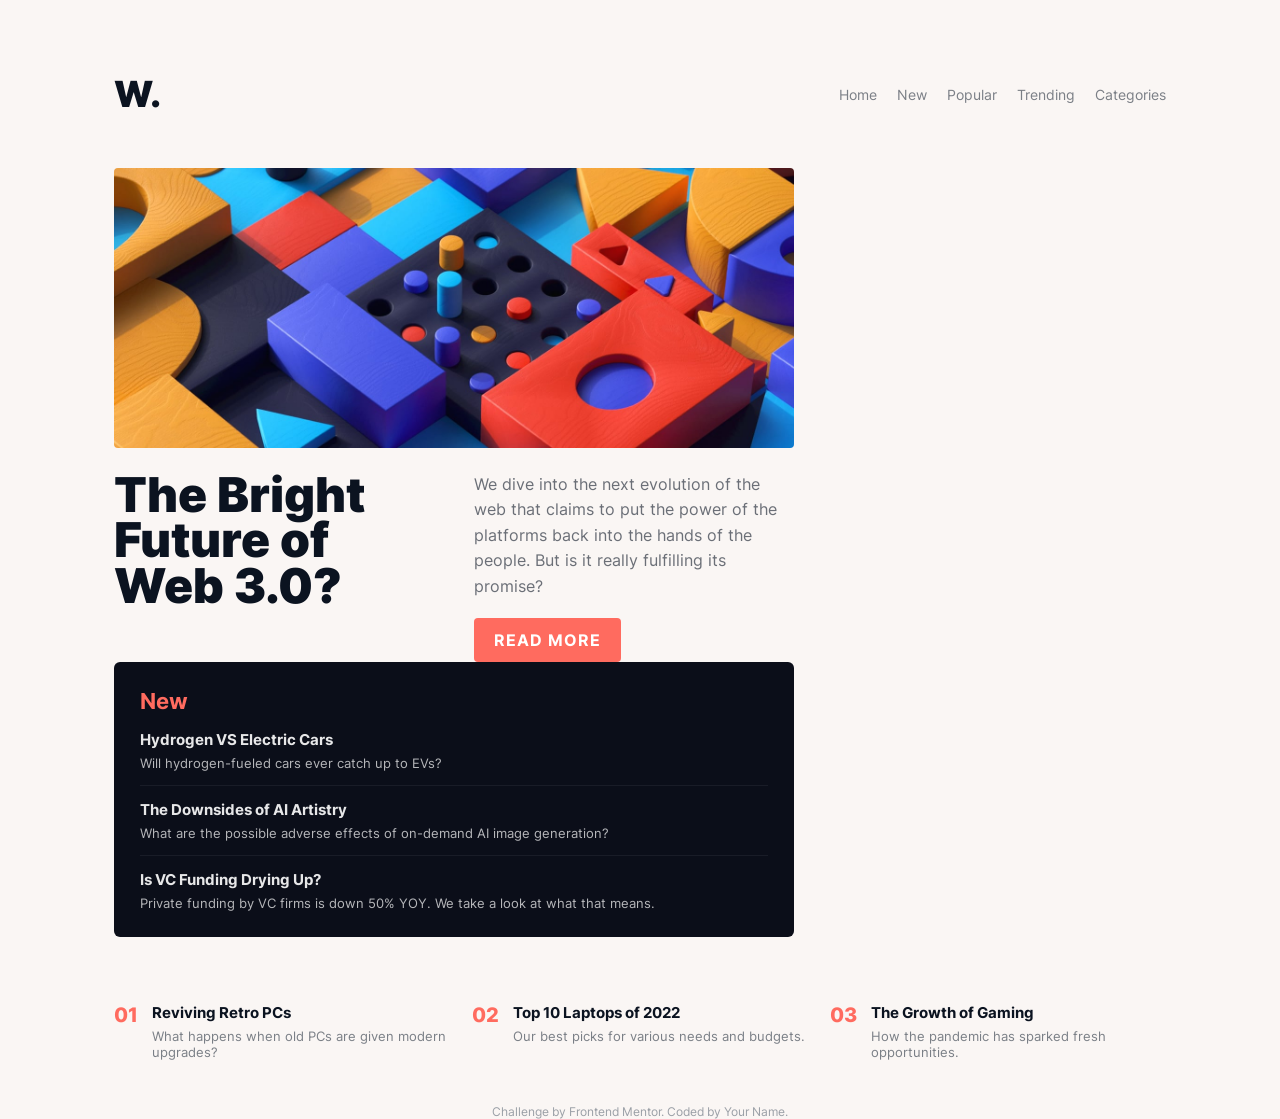
==== news-homepage-main/index2.html @ b138e83d "first commit" ====
<!DOCTYPE html>
<html lang="en">
<head>
  <meta charset="utf-8" />
  <meta name="viewport" content="width=device-width,initial-scale=1" />
  <title>News Homepage</title>

  <!-- Fonts -->
  <link href="https://fonts.googleapis.com/css2?family=Fraunces:wght@700;900&family=Inter:wght@300;400;600&display=swap" rel="stylesheet">

  <!-- Local stylesheet -->
  <link rel="stylesheet" href="./style2.css">
</head>
<body>
  <div class="container">
    <header class="site-header">
      <h1 class="logo">W.</h1>
      <nav class="main-nav" aria-label="Main">
        <ul>
          <li>Home</li>
          <li>New</li>
          <li>Popular</li>
          <li>Trending</li>
          <li>Categories</li>
        </ul>
      </nav>
    </header>

    <main class="grid">
      <section class="hero">
        <img class="hero-img" src="./assets/images/image-web-3-desktop.jpg" alt="Hero">
        <div class="hero-content">
          <h2 class="hero-title">The Bright<br/>Future of<br/>Web 3.0?</h2>
          <div class="hero-meta">
            <p>We dive into the next evolution of the web that claims to put the power of the platforms back into the hands of the people. But is it really fulfilling its promise?</p>
            <a class="btn" href="#">READ MORE</a>
          </div>
        </div>

        <aside class="sidebar" aria-label="Latest">
          <h3 class="sidebar-title">New</h3>
          <div class="news">
            <article class="news-item">
              <h4>Hydrogen VS Electric Cars</h4>
              <p>Will hydrogen-fueled cars ever catch up to EVs?</p>
            </article>
            <hr>
            <article class="news-item">
              <h4>The Downsides of AI Artistry</h4>
              <p>What are the possible adverse effects of on-demand AI image generation?</p>
            </article>
            <hr>
            <article class="news-item">
              <h4>Is VC Funding Drying Up?</h4>
              <p>Private funding by VC firms is down 50% YOY. We take a look at what that means.</p>
            </article>
          </div>
        </aside>
      </section>

      <section class="mini-list" aria-label="Trending">
        <article class="mini">
          <div class="num">01</div>
          <div class="meta">
            <h5>Reviving Retro PCs</h5>
            <p>What happens when old PCs are given modern upgrades?</p>
          </div>
        </article>

        <article class="mini">
          <div class="num">02</div>
          <div class="meta">
            <h5>Top 10 Laptops of 2022</h5>
            <p>Our best picks for various needs and budgets.</p>
          </div>
        </article>

        <article class="mini">
          <div class="num">03</div>
          <div class="meta">
            <h5>The Growth of Gaming</h5>
            <p>How the pandemic has sparked fresh opportunities.</p>
          </div>
        </article>
      </section>
    </main>

    <footer class="attribution">
      Challenge by Frontend Mentor. Coded by Your Name.
    </footer>
  </div>
</body>
</html>
---- news-homepage-main/style2.css ----
:root{
  --bg: #faf6f4;
  --ink: #0b1320;
  --muted: #6b6f77;
  --accent: #ff6b5f;
  --card: #0b0e19;
  --card-text: rgba(255,255,255,0.9);
  --max: 1100px;
  --gap: 32px;
  --fraunces: 'Fraunces', serif;
  --inter: 'Inter', sans-serif;
}

*{box-sizing:border-box}
html,body{height:100%}
body{
  margin:0;
  font-family: 'Inter-VariableFont_slnt,wght';
  background:var(--bg);
  color:var(--ink);
  -webkit-font-smoothing:antialiased;
}

.container{
  max-width:var(--max);
  margin:48px auto;
  padding:0 24px;
}

/* Header */
.site-header{
  display:flex;
  justify-content:space-between;
  align-items:center;
  margin-bottom:28px;
}
.logo{
  font-family:'Inter-VariableFont_slnt,wght' ;
  font-weight:900;
  font-size:36px;
  color:var(--ink);
}
.main-nav ul{
  list-style:none;
  display:flex;
  gap:20px;
  margin:0;
  padding:0;
  color:#7b7f86;
  font-size:14px;
}

/* Grid layout */
.grid{
  display:grid;
  grid-template-columns: 1fr 340px;
  gap:var(--gap);
  align-items:start;
}

/* Hero left column (spans both columns visually) */
.hero{
  grid-column: 1 / 2;
}
.hero-img{
  width:100%;
  border-radius:4px;
  display:block;
  margin-bottom:24px;
}

/* hero content and sidebar in a two-column inside hero */
.hero-content{
  display:grid;
  grid-template-columns: 1fr 320px;
  gap:20px;
  align-items:start;
}
.hero-title{
  font-family:'Inter-VariableFont_slnt,wght' ;
  font-weight:900;
  font-size:48px;
  line-height:0.95;
  margin:0;
}
.hero-meta p{
  color:var(--muted);
  margin:0 0 18px 0;
  line-height:1.6;
}
.btn{
  display:inline-block;
  background:var(--accent);
  color:#fff;
  padding:12px 20px;
  border-radius:4px;
  text-decoration:none;
  font-weight:700;
  letter-spacing:1px;
}

/* Sidebar (right column visually but placed inside hero grid) */
.sidebar{
  background:var(--card);
  color:var(--card-text);
  padding:26px;
  border-radius:6px;
}
.sidebar-title{
  margin:0 0 16px 0;
  color:var(--accent);
  font-family: 'Inter-VariableFont_slnt,wght';
  font-size:22px;
}
.news-item h4{
  margin:0 0 6px 0;
  font-size:15px;
  font-weight:700;
}
.news-item p{
  margin:0;
  color:rgba(255,255,255,0.7);
  font-size:13px;
}
hr{
  border:0;
  height:1px;
  background:rgba(255,255,255,0.06);
  margin:14px 0;
}

/* Mini cards row below */
.mini-list{
  grid-column: 1 / 3;
  display:grid;
  grid-template-columns: repeat(3, 1fr);
  gap:22px;
  margin-top:34px;
}
.mini{
  display:flex;
  gap:14px;
  align-items:flex-start;
}
.num{
  color:var(--accent);
  font-family:'Inter-VariableFont_slnt,wght' ;
  font-weight:800;
  font-size:20px;
}
.meta h5{
  margin:0 0 6px 0;
  font-size:15px;
  font-weight:700;
}
.meta p{
  margin:0;
  color:#7a7f86;
  font-size:13px;
}

/* Footer */
.attribution{
  text-align:center;
  font-size:12px;
  color:#9a9fa6;
  margin:44px 0 20px;
}

/* Responsive */
@media (max-width:900px){
  .grid{ grid-template-columns: 1fr; }
  .hero-content{ grid-template-columns: 1fr; }
  .sidebar{ order:2; margin-top:18px; }
  .mini-list{ grid-column:1 / 2; grid-template-columns:1fr; }
}
@font-face {
    font-family:'Inter-VariableFont_slnt,wght' ;
    src: url(./assets/fonts/Inter-VariableFont_slnt\,wght.ttf);
    font-style: normal;
}
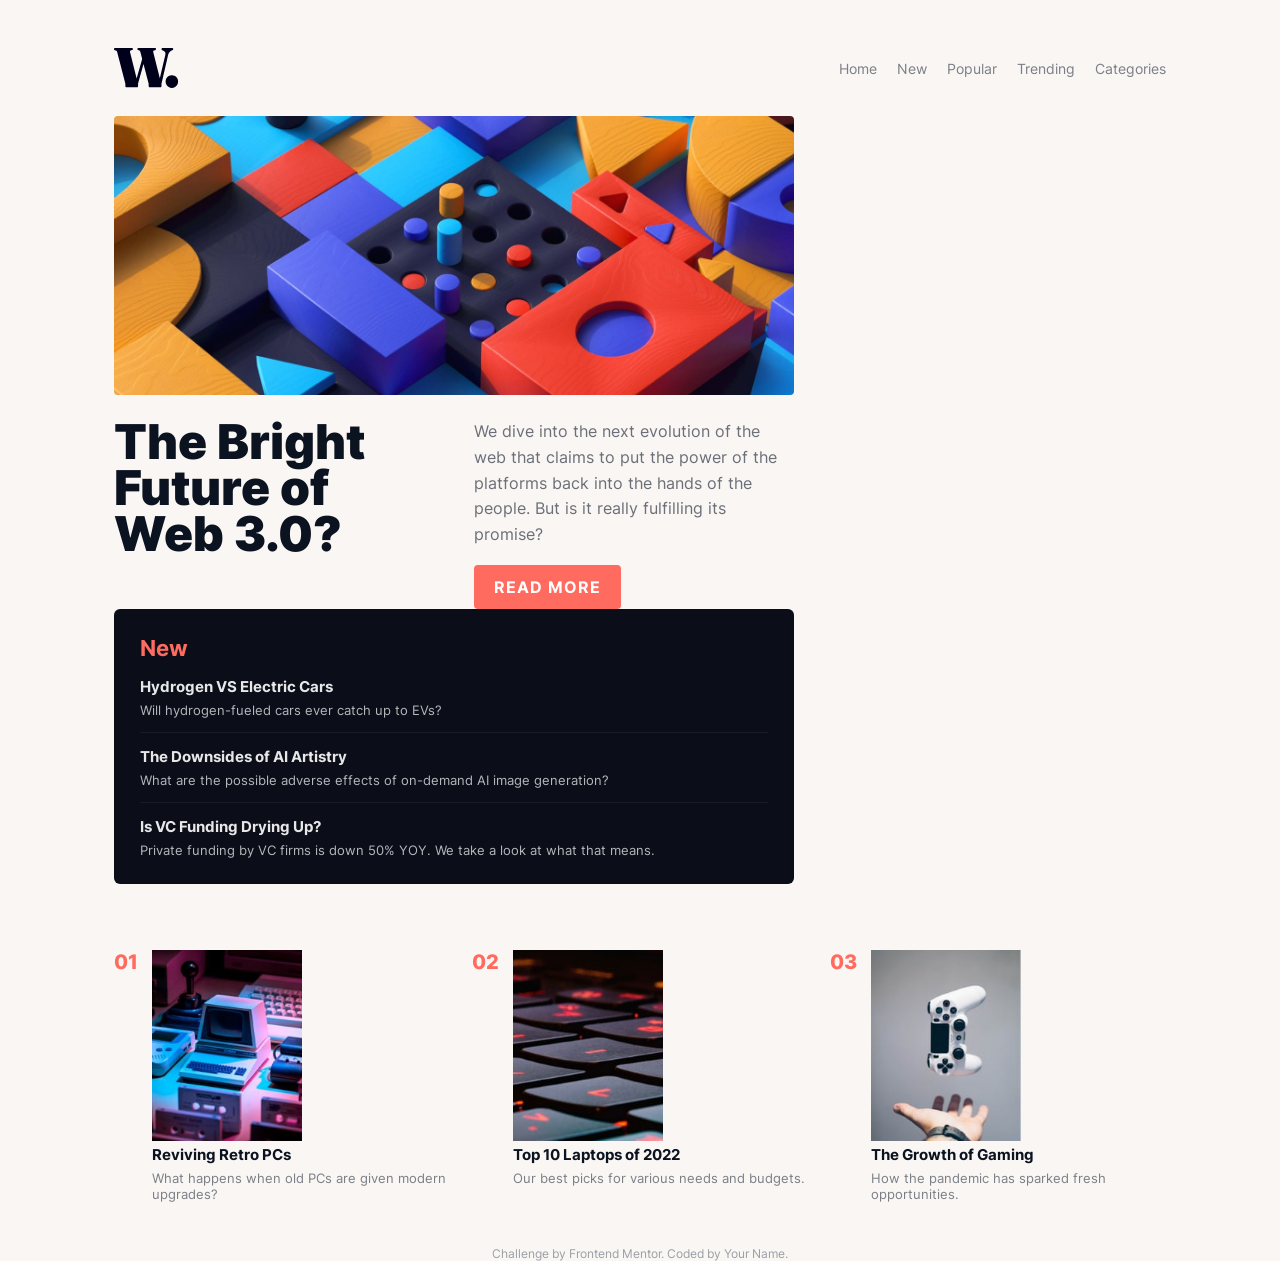
==== commit 83cf1a78: "more" ====
--- a/news-homepage-main/index2.html
+++ b/news-homepage-main/index2.html
@@ -14,7 +14,7 @@
 <body>
   <div class="container">
     <header class="site-header">
-      <h1 class="logo">W.</h1>
+      <img src="./assets/images/logo.svg" />
       <nav class="main-nav" aria-label="Main">
         <ul>
           <li>Home</li>
@@ -62,6 +62,7 @@
         <article class="mini">
           <div class="num">01</div>
           <div class="meta">
+            <img src="./assets/images/image-retro-pcs.jpg" width="150">
             <h5>Reviving Retro PCs</h5>
             <p>What happens when old PCs are given modern upgrades?</p>
           </div>
@@ -70,6 +71,7 @@
         <article class="mini">
           <div class="num">02</div>
           <div class="meta">
+            <img src="./assets/images/image-top-laptops.jpg" width="150">
             <h5>Top 10 Laptops of 2022</h5>
             <p>Our best picks for various needs and budgets.</p>
           </div>
@@ -78,6 +80,7 @@
         <article class="mini">
           <div class="num">03</div>
           <div class="meta">
+            <img src="./assets/images/image-gaming-growth.jpg" width="150" >
             <h5>The Growth of Gaming</h5>
             <p>How the pandemic has sparked fresh opportunities.</p>
           </div>
